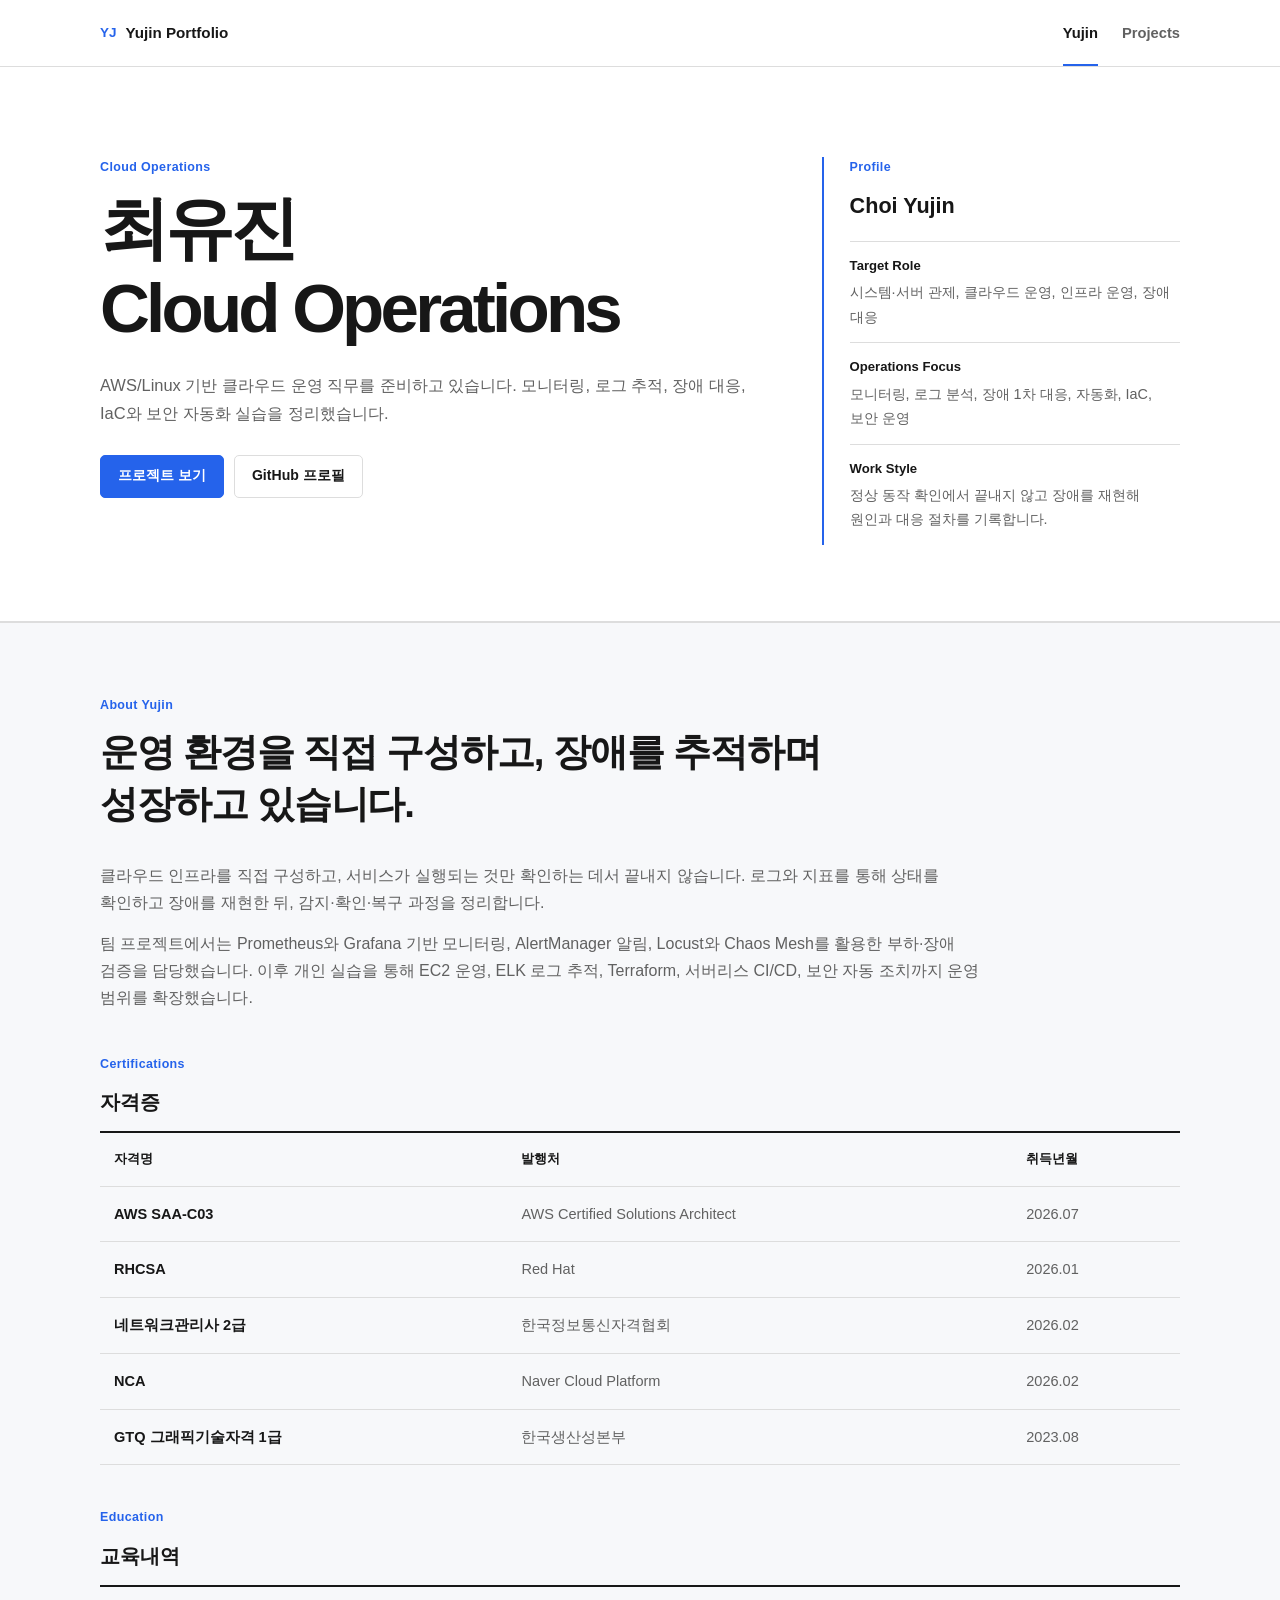
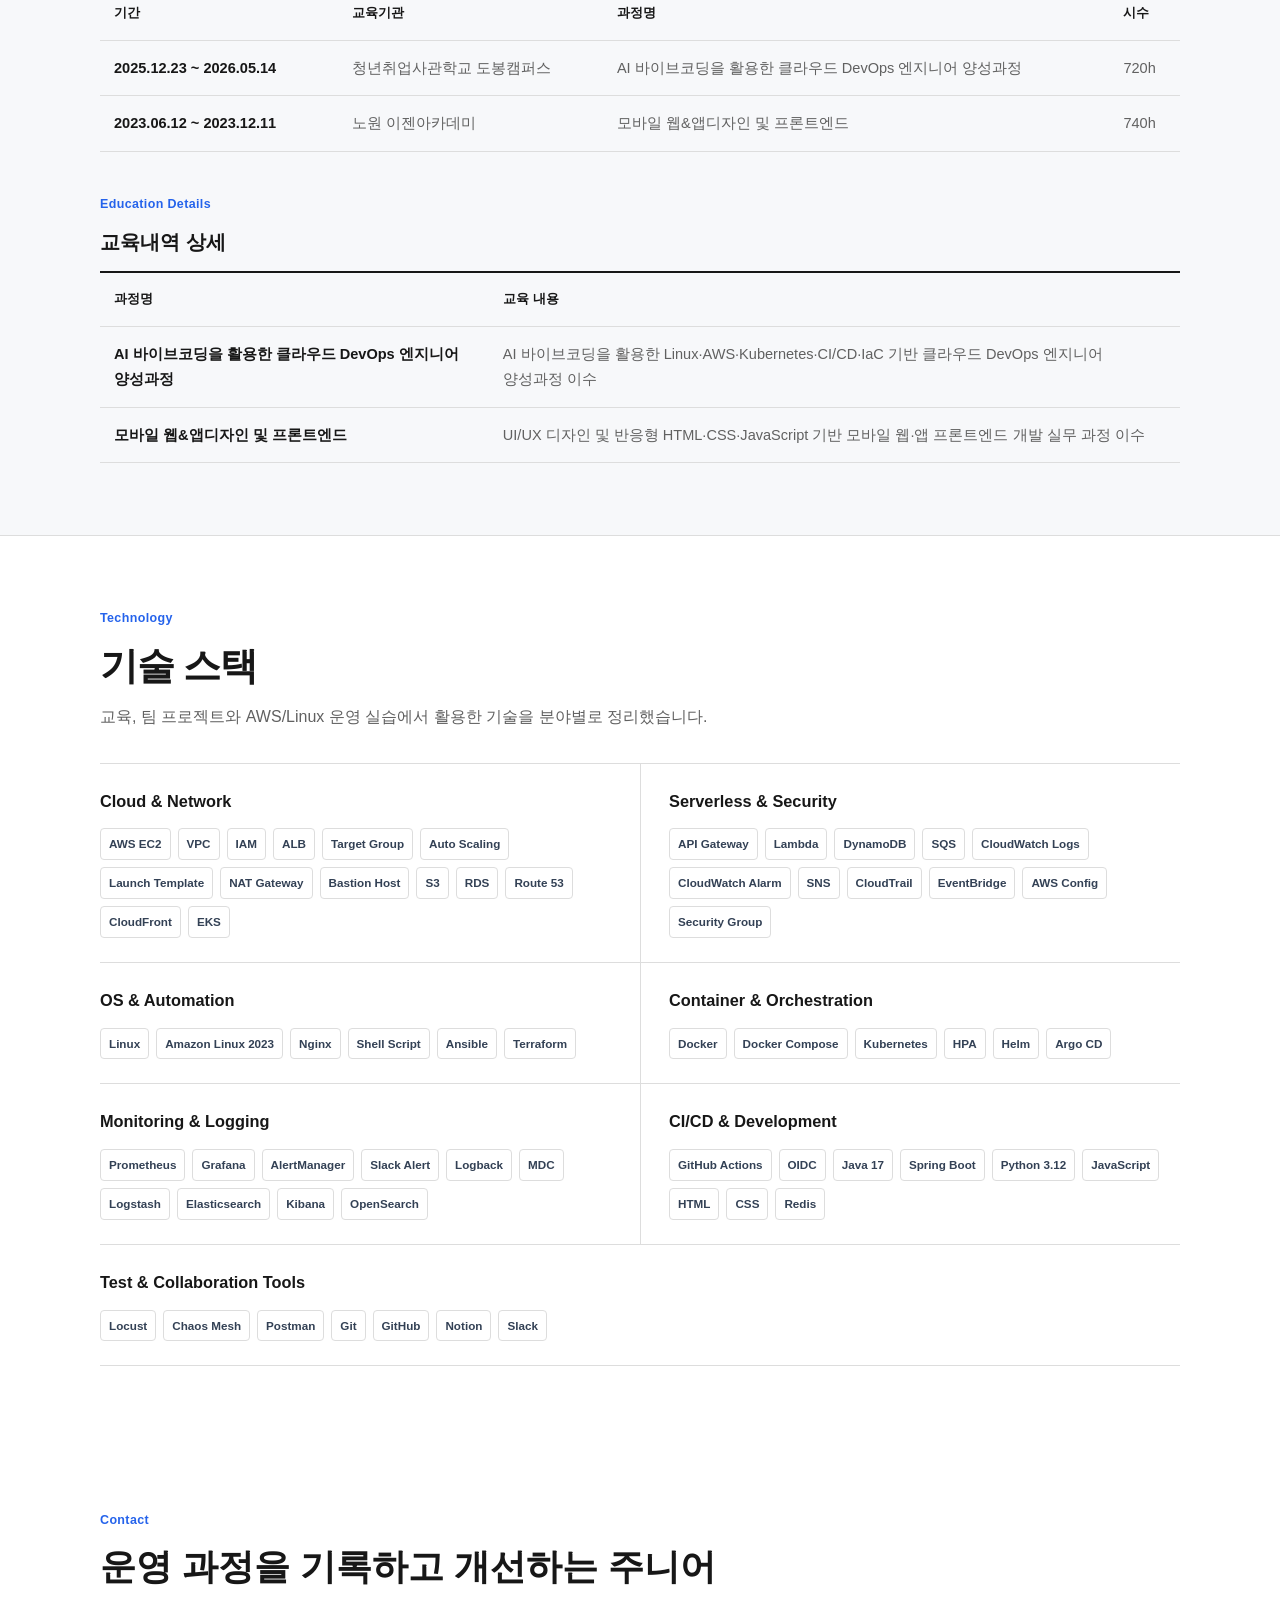
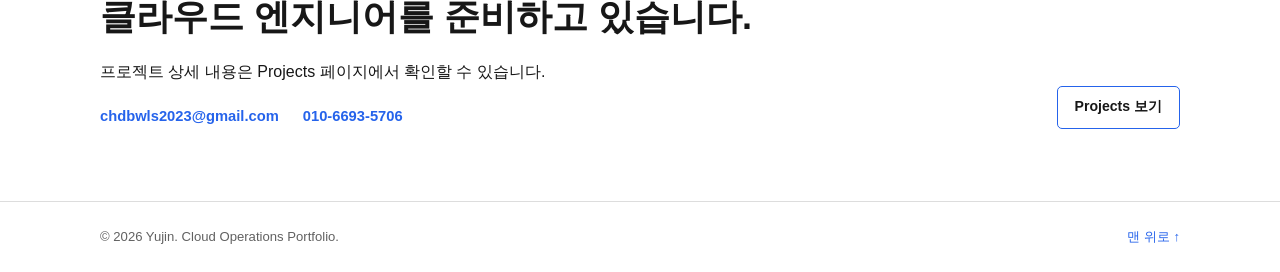
==== index.html @ e7fc1673 "Add files via upload" ====
<!DOCTYPE html>
<html lang="ko">
<head>
  <meta charset="UTF-8">
  <meta name="viewport" content="width=device-width, initial-scale=1.0">
  <meta name="description" content="Yujin의 AWS, Linux, 모니터링, 장애 대응, IaC, 서버리스 및 보안 자동화 클라우드 운영 포트폴리오입니다.">
  <title>Yujin | Cloud Operations Portfolio</title>
  <style>
:root {
  --bg: #ffffff;
  --soft: #f7f8fa;
  --text: #171717;
  --muted: #616161;
  --line: #dddddd;
  --blue: #2563eb;
  --blue-soft: #eff6ff;
  --container: 1080px;
}

* { box-sizing: border-box; }
html { scroll-behavior: smooth; scroll-padding-top: 76px; }
body {
  margin: 0;
  color: var(--text);
  background: var(--bg);
  font-family: "Pretendard", "Noto Sans KR", "Apple SD Gothic Neo", "Malgun Gothic", sans-serif;
  font-size: 16px;
  line-height: 1.7;
  word-break: keep-all;
}
img { display: block; max-width: 100%; }
a { color: inherit; text-decoration: none; }
.container { width: min(calc(100% - 40px), var(--container)); margin: 0 auto; }
.section { padding: 72px 0; }
.muted-section { background: var(--soft); border-top: 1px solid var(--line); border-bottom: 1px solid var(--line); }
.skip-link { position: fixed; top: -60px; left: 12px; z-index: 999; padding: 8px 12px; background: var(--blue); color: #fff; }
.skip-link:focus { top: 12px; }

.site-header {
  position: sticky;
  top: 0;
  z-index: 100;
  background: rgba(255,255,255,.96);
  border-bottom: 1px solid var(--line);
}
.header-inner { min-height: 64px; display: flex; align-items: center; justify-content: space-between; gap: 24px; }
.logo { display: flex; align-items: center; gap: 9px; font-weight: 700; }
.logo-mark { color: var(--blue); font-size: .84rem; font-weight: 800; }
.logo-text { font-size: .95rem; }
.main-nav { display: flex; gap: 24px; font-size: .92rem; font-weight: 600; }
.main-nav a { padding: 21px 0 18px; color: var(--muted); border-bottom: 2px solid transparent; }
.main-nav a:hover, .main-nav a:focus-visible, .main-nav a.active { color: var(--text); border-bottom-color: var(--blue); }

.eyebrow, .panel-label, .showcase-label, .directory-kicker {
  margin: 0 0 10px;
  color: var(--blue);
  font-size: .78rem;
  font-weight: 700;
  letter-spacing: .03em;
  text-transform: none;
}
.section-heading { max-width: 760px; margin-bottom: 32px; }
.section-heading h2, .project-group-heading h2 { margin: 0; font-size: clamp(1.75rem, 3.5vw, 2.4rem); line-height: 1.35; letter-spacing: -.03em; }
.section-heading > p:last-child { margin: 12px 0 0; color: var(--muted); }

.hero { padding: 90px 0 76px; border-bottom: 1px solid var(--line); }
.hero-grid, .projects-hero-grid { display: grid; grid-template-columns: minmax(0,1.3fr) minmax(280px,.7fr); gap: 56px; align-items: start; }
.hero h1, .page-hero h1, .projects-hero h1, .detail-hero h1 {
  margin: 0;
  font-size: clamp(2.5rem, 5.4vw, 4.5rem);
  line-height: 1.16;
  letter-spacing: -.055em;
}
.hero-description, .projects-hero-description, .detail-lead, .page-hero > .container > p:last-child {
  max-width: 760px;
  margin: 22px 0 0;
  color: var(--muted);
  font-size: 1.03rem;
}
.hero-actions, .detail-actions, .showcase-actions { display: flex; flex-wrap: wrap; gap: 10px; margin-top: 28px; }
.button {
  display: inline-flex;
  min-height: 43px;
  align-items: center;
  justify-content: center;
  padding: 0 17px;
  border: 1px solid var(--line);
  border-radius: 5px;
  background: #fff;
  font-size: .88rem;
  font-weight: 700;
}
.button:hover, .button:focus-visible { border-color: var(--blue); color: var(--blue); }
.button.primary { color: #fff; background: var(--blue); border-color: var(--blue); }
.button.primary:hover, .button.primary:focus-visible { color: #fff; background: #1d4ed8; }
.button.secondary, .light-button { background: #fff !important; color: var(--text) !important; }

.hero-panel, .project-summary-panel {
  padding: 0 0 0 26px;
  border-left: 2px solid var(--blue);
}
.hero-panel h2 { margin: 0 0 16px; font-size: 1.35rem; }
.profile-list { margin: 0; }
.profile-list div { padding: 13px 0; border-top: 1px solid var(--line); }
.profile-list dt { margin-bottom: 3px; font-size: .82rem; font-weight: 700; }
.profile-list dd { margin: 0; color: var(--muted); font-size: .9rem; }

.intro-card { max-width: 900px; padding: 0; }
.intro-card p { margin: 0; color: var(--muted); }
.intro-card p + p { margin-top: 14px; }
.profile-table-block { margin-top: 42px; }
.table-title-row { margin-bottom: 12px; }
.table-title-row h3 { margin: 0; font-size: 1.25rem; }
.table-wrap { overflow-x: auto; border-top: 2px solid var(--text); border-bottom: 1px solid var(--line); }
.portfolio-table { width: 100%; min-width: 680px; border-collapse: collapse; text-align: left; }
.portfolio-table th, .portfolio-table td { padding: 15px 14px; border-bottom: 1px solid var(--line); vertical-align: top; }
.portfolio-table th { background: transparent; font-size: .84rem; font-weight: 700; white-space: nowrap; }
.portfolio-table td { color: var(--muted); font-size: .91rem; }
.portfolio-table td:first-child { color: var(--text); font-weight: 600; }
.portfolio-table tbody tr:last-child td { border-bottom: 0; }
.education-table th:first-child, .education-table td:first-child { width: 22%; white-space: nowrap; }
.detail-education-table th:first-child, .detail-education-table td:first-child { width: 36%; }

.skill-grid { display: grid; grid-template-columns: repeat(2,minmax(0,1fr)); border-top: 1px solid var(--line); }
.skill-card { padding: 24px 0; border-bottom: 1px solid var(--line); }
.skill-card:nth-child(odd) { padding-right: 28px; }
.skill-card:nth-child(even) { padding-left: 28px; border-left: 1px solid var(--line); }
.skill-card:last-child:nth-child(odd) { grid-column: 1 / -1; padding-right: 0; }
.skill-card h3 { margin: 0 0 13px; font-size: 1.02rem; }
.skill-tags, .showcase-tags, .tags, .about-keywords { display: flex; flex-wrap: wrap; gap: 7px; }
.skill-tags span, .showcase-tags span, .tags span, .about-keywords span, .index-tags span {
  padding: 5px 8px;
  color: #334155;
  background: #fff;
  border: 1px solid var(--line);
  border-radius: 4px;
  font-size: .73rem;
  font-weight: 600;
}

.contact-box { display: flex; align-items: end; justify-content: space-between; gap: 40px; padding: 0; }
.contact-box h2 { max-width: 760px; margin: 0; font-size: clamp(1.6rem,3vw,2.25rem); line-height: 1.4; }
.contact-box p:last-child { margin: 10px 0 0; color: var(--muted); }
.contact-links { display: flex; flex-wrap: wrap; gap: 10px 24px; margin-top: 18px; }
.contact-links a { color: var(--blue); font-size: .92rem; font-weight: 600; }

.page-hero, .projects-hero, .detail-hero { padding: 82px 0 64px; border-bottom: 1px solid var(--line); }
.project-summary-panel > div { display: flex; align-items: baseline; justify-content: space-between; padding: 11px 0; border-bottom: 1px solid var(--line); }
.project-summary-panel strong { color: var(--blue); font-size: 1.6rem; }
.project-summary-panel span { font-size: .85rem; font-weight: 600; }
.project-summary-panel p { margin: 15px 0 0; color: var(--muted); font-size: .86rem; }

.project-index-section { background: #fff; }
.project-directory { border-top: 2px solid var(--text); }
.directory-group { padding: 26px 0 34px; border-bottom: 1px solid var(--line); }
.directory-group-heading { display: flex; justify-content: space-between; gap: 24px; align-items: end; margin-bottom: 12px; }
.directory-group-heading h3 { margin: 0; font-size: 1.18rem; }
.directory-count { color: var(--muted); font-size: .78rem; }
.directory-list { border-top: 1px solid var(--line); }
.directory-item {
  display: grid;
  grid-template-columns: 48px minmax(0,1fr) minmax(190px,.7fr) 24px;
  gap: 18px;
  align-items: center;
  min-height: 82px;
  padding: 13px 8px;
  border-top: 1px solid var(--line);
}
.directory-list .directory-item:first-child { border-top: 0; }
.directory-item:hover, .directory-item:focus-visible { background: var(--blue-soft); }
.directory-item-featured { background: #fafcff; }
.directory-number { color: var(--blue); font-size: .86rem; font-weight: 700; }
.directory-main { display: flex; flex-direction: column; }
.directory-main strong { font-size: 1rem; }
.directory-main small { margin-top: 3px; color: var(--muted); font-size: .84rem; }
.directory-tech { color: var(--muted); font-size: .78rem; text-align: right; }
.directory-arrow { color: var(--blue); }

.project-detail-list { background: #fff; }
.project-showcase { scroll-margin-top: 88px; padding: 46px 0; border-top: 1px solid var(--line); }
.project-showcase:first-of-type { border-top: 2px solid var(--text); }
.project-showcase + .project-showcase { margin-top: 0; }
.team-showcase, .highlighted-showcase { border-color: var(--line); }
.showcase-header { display: grid; grid-template-columns: 55px minmax(0,1fr); gap: 18px; }
.showcase-number { color: var(--blue); font-size: 1.2rem; font-weight: 700; }
.showcase-meta { display: flex; flex-wrap: wrap; gap: 7px 16px; color: var(--muted); font-size: .74rem; font-weight: 600; }
.showcase-title-wrap h3 { margin: 8px 0 0; font-size: clamp(1.55rem,3vw,2.15rem); line-height: 1.35; letter-spacing: -.03em; }
.showcase-title-wrap > p { max-width: 900px; margin: 12px 0 0; color: var(--muted); }
.showcase-tags { margin: 20px 0 24px 73px; }
.showcase-grid { display: grid; grid-template-columns: minmax(0,1fr) minmax(340px,.9fr); gap: 34px; align-items: start; }
.showcase-image { margin: 0; padding: 14px; background: var(--soft); border: 1px solid var(--line); }
.showcase-image img { width: 100%; max-height: 480px; object-fit: contain; }
.showcase-image figcaption { margin-top: 10px; color: var(--muted); font-size: .76rem; text-align: center; }
.showcase-content { display: flex; flex-direction: column; }
.showcase-block, .showcase-result { padding: 0 0 20px; }
.showcase-block + .showcase-block, .showcase-result + .showcase-block, .showcase-block + .showcase-result { padding-top: 20px; border-top: 1px solid var(--line); }
.showcase-block ul { margin: 0; padding-left: 18px; }
.showcase-block li, .showcase-block p:not(.showcase-label), .showcase-result p:not(.showcase-label) { color: var(--muted); font-size: .91rem; }
.showcase-block li + li { margin-top: 6px; }
.showcase-result { padding: 17px 18px; background: var(--blue-soft); border-left: 3px solid var(--blue); }
.showcase-result strong { display: block; margin-bottom: 6px; }
.showcase-actions { margin-top: 22px; }
.showcase-actions .button { min-height: 40px; font-size: .8rem; }

.breadcrumb { margin-bottom: 20px; color: var(--muted); font-size: .84rem; }
.breadcrumb a { color: var(--blue); font-weight: 600; }
.detail-layout { display: grid; grid-template-columns: minmax(0,1fr) 230px; gap: 56px; align-items: start; }
.detail-content section { padding: 34px 0; border-bottom: 1px solid var(--line); }
.detail-content section:first-child { padding-top: 0; }
.detail-content h2 { margin: 0 0 14px; font-size: 1.55rem; letter-spacing: -.025em; }
.detail-content h3 { margin: 22px 0 8px; }
.detail-content p, .detail-content li { color: var(--muted); }
.detail-content ul, .detail-content ol { padding-left: 20px; }
.detail-image { margin: 10px 0 0; padding: 12px; border: 1px solid var(--line); background: var(--soft); }
.detail-sidebar { position: sticky; top: 88px; padding-left: 18px; border-left: 1px solid var(--line); }
.detail-sidebar strong { display: block; margin-bottom: 10px; }
.detail-sidebar a { display: block; padding: 6px 0; color: var(--muted); font-size: .83rem; }
.detail-sidebar a:hover { color: var(--blue); }
.note-box { padding: 16px 18px; background: var(--blue-soft); border-left: 3px solid var(--blue); }
.note-box p { margin: 0; }

.about-grid, .background-grid { display: grid; grid-template-columns: repeat(2,minmax(0,1fr)); gap: 32px; }
.about-copy { color: var(--muted); }
.background-card { padding: 0; }
.background-card h3 { margin: 8px 0; }
.credential-list { margin: 12px 0 0; padding: 0; list-style: none; }
.credential-list li { display: flex; justify-content: space-between; gap: 18px; padding: 9px 0; border-top: 1px solid var(--line); }
.credential-list span { color: var(--muted); font-size: .82rem; }

.site-footer { padding: 24px 0; border-top: 1px solid var(--line); color: var(--muted); font-size: .82rem; }
.footer-inner { display: flex; justify-content: space-between; gap: 20px; }
.footer-inner p { margin: 0; }
.footer-inner a { color: var(--blue); }
.text-link { color: var(--blue); font-weight: 600; }
.project-list, .focus-grid, .journey-list { display: grid; gap: 18px; }

@media (max-width: 900px) {
  .hero-grid, .projects-hero-grid, .showcase-grid, .detail-layout, .about-grid, .background-grid { grid-template-columns: 1fr; }
  .hero-panel, .project-summary-panel { padding: 22px 0 0; border-left: 0; border-top: 2px solid var(--blue); }
  .detail-sidebar { position: static; order: -1; padding: 0 0 14px; border-left: 0; border-bottom: 1px solid var(--line); }
  .directory-item { grid-template-columns: 42px minmax(0,1fr) 24px; }
  .directory-tech { display: none; }
}

@media (max-width: 700px) {
  .container { width: min(calc(100% - 28px), var(--container)); }
  .section { padding: 56px 0; }
  .header-inner { min-height: 58px; }
  .logo-text { display: none; }
  .main-nav { gap: 16px; font-size: .84rem; }
  .main-nav a { padding: 18px 0 15px; }
  .hero, .page-hero, .projects-hero, .detail-hero { padding: 64px 0 50px; }
  .hero h1, .page-hero h1, .projects-hero h1, .detail-hero h1 { font-size: clamp(2.2rem,11vw,3.25rem); }
  .skill-grid { grid-template-columns: 1fr; }
  .skill-card:nth-child(odd), .skill-card:nth-child(even) { padding: 20px 0; border-left: 0; }
  .skill-card:last-child:nth-child(odd) { grid-column: auto; }
  .contact-box, .footer-inner { align-items: flex-start; flex-direction: column; }
  .contact-box .button { width: 100%; }
  .portfolio-table th, .portfolio-table td { padding: 13px 12px; }
  .showcase-header { grid-template-columns: 1fr; gap: 4px; }
  .showcase-tags { margin-left: 0; }
  .project-showcase { padding: 38px 0; }
  .directory-item { min-height: 76px; padding: 12px 4px; }
  .directory-main small { white-space: normal; }
}

</style>
</head>
<body>
  <a class="skip-link" href="#main-content">본문으로 바로가기</a>

  <header class="site-header">
    <div class="container header-inner">
      <a class="logo" href="index.html" aria-label="Yujin 홈으로 이동">
        <span class="logo-mark">YJ</span>
        <span class="logo-text">Yujin Portfolio</span>
      </a>
      <nav class="main-nav" aria-label="주요 메뉴">
        <a class="active" href="index.html" aria-current="page">Yujin</a>
        <a href="projects.html">Projects</a>
      </nav>
    </div>
  </header>

  <main id="main-content">
    <section class="hero section">
      <div class="container hero-grid">
        <div class="hero-copy">
          <p class="eyebrow">Cloud Operations</p>
          <h1>최유진<br>Cloud Operations</h1>
          <p class="hero-description">
            AWS/Linux 기반 클라우드 운영 직무를 준비하고 있습니다. 모니터링, 로그 추적, 장애 대응, IaC와 보안 자동화 실습을 정리했습니다.
          </p>
          <div class="hero-actions">
            <a class="button primary" href="projects.html">프로젝트 보기</a>
            <a class="button secondary" href="https://github.com/Yujajja" target="_blank" rel="noopener noreferrer">GitHub 프로필</a>
          </div>
        </div>

        <aside class="hero-panel" aria-label="지원 직무와 핵심 역량">
          <p class="panel-label">Profile</p>
          <h2>Choi Yujin</h2>
          <dl class="profile-list">
            <div>
              <dt>Target Role</dt>
              <dd>시스템·서버 관제, 클라우드 운영, 인프라 운영, 장애 대응</dd>
            </div>
            <div>
              <dt>Operations Focus</dt>
              <dd>모니터링, 로그 분석, 장애 1차 대응, 자동화, IaC, 보안 운영</dd>
            </div>
            <div>
              <dt>Work Style</dt>
              <dd>정상 동작 확인에서 끝내지 않고 장애를 재현해 원인과 대응 절차를 기록합니다.</dd>
            </div>
          </dl>
        </aside>
      </div>
    </section>

    <section id="profile" class="profile-section section muted-section" aria-labelledby="profile-title">
      <div class="container">
        <div class="section-heading">
          <p class="eyebrow">About Yujin</p>
          <h2 id="profile-title">운영 환경을 직접 구성하고, 장애를 추적하며 성장하고 있습니다.</h2>
        </div>

        <div class="intro-card">
          <p>
            클라우드 인프라를 직접 구성하고, 서비스가 실행되는 것만 확인하는 데서 끝내지 않습니다.
            로그와 지표를 통해 상태를 확인하고 장애를 재현한 뒤, 감지·확인·복구 과정을 정리합니다.
          </p>
          <p>
            팀 프로젝트에서는 Prometheus와 Grafana 기반 모니터링, AlertManager 알림,
            Locust와 Chaos Mesh를 활용한 부하·장애 검증을 담당했습니다. 이후 개인 실습을 통해
            EC2 운영, ELK 로그 추적, Terraform, 서버리스 CI/CD, 보안 자동 조치까지 운영 범위를 확장했습니다.
          </p>
        </div>

        <div class="profile-table-block">
          <div class="table-title-row">
            <div>
              <p class="panel-label">Certifications</p>
              <h3>자격증</h3>
            </div>
          </div>
          <div class="table-wrap">
            <table class="portfolio-table">
              <thead>
                <tr>
                  <th scope="col">자격명</th>
                  <th scope="col">발행처</th>
                  <th scope="col">취득년월</th>
                </tr>
              </thead>
              <tbody>
                <tr>
                  <td>AWS SAA-C03</td>
                  <td>AWS Certified Solutions Architect</td>
                  <td>2026.07</td>
                </tr>
                <tr>
                  <td>RHCSA</td>
                  <td>Red Hat</td>
                  <td>2026.01</td>
                </tr>
                <tr>
                  <td>네트워크관리사 2급</td>
                  <td>한국정보통신자격협회</td>
                  <td>2026.02</td>
                </tr>
                <tr>
                  <td>NCA</td>
                  <td>Naver Cloud Platform</td>
                  <td>2026.02</td>
                </tr>
                <tr>
                  <td>GTQ 그래픽기술자격 1급</td>
                  <td>한국생산성본부</td>
                  <td>2023.08</td>
                </tr>
              </tbody>
            </table>
          </div>
        </div>

        <div class="profile-table-block">
          <div class="table-title-row">
            <div>
              <p class="panel-label">Education</p>
              <h3>교육내역</h3>
            </div>
          </div>
          <div class="table-wrap">
            <table class="portfolio-table education-table">
              <thead>
                <tr>
                  <th scope="col">기간</th>
                  <th scope="col">교육기관</th>
                  <th scope="col">과정명</th>
                  <th scope="col">시수</th>
                </tr>
              </thead>
              <tbody>
                <tr>
                  <td>2025.12.23 ~ 2026.05.14</td>
                  <td>청년취업사관학교 도봉캠퍼스</td>
                  <td>AI 바이브코딩을 활용한 클라우드 DevOps 엔지니어 양성과정</td>
                  <td>720h</td>
                </tr>
                <tr>
                  <td>2023.06.12 ~ 2023.12.11</td>
                  <td>노원 이젠아카데미</td>
                  <td>모바일 웹&amp;앱디자인 및 프론트엔드</td>
                  <td>740h</td>
                </tr>
              </tbody>
            </table>
          </div>
        </div>

        <div class="profile-table-block">
          <div class="table-title-row">
            <div>
              <p class="panel-label">Education Details</p>
              <h3>교육내역 상세</h3>
            </div>
          </div>
          <div class="table-wrap">
            <table class="portfolio-table detail-education-table">
              <thead>
                <tr>
                  <th scope="col">과정명</th>
                  <th scope="col">교육 내용</th>
                </tr>
              </thead>
              <tbody>
                <tr>
                  <td>AI 바이브코딩을 활용한 클라우드 DevOps 엔지니어 양성과정</td>
                  <td>AI 바이브코딩을 활용한 Linux·AWS·Kubernetes·CI/CD·IaC 기반 클라우드 DevOps 엔지니어 양성과정 이수</td>
                </tr>
                <tr>
                  <td>모바일 웹&amp;앱디자인 및 프론트엔드</td>
                  <td>UI/UX 디자인 및 반응형 HTML·CSS·JavaScript 기반 모바일 웹·앱 프론트엔드 개발 실무 과정 이수</td>
                </tr>
              </tbody>
            </table>
          </div>
        </div>
      </div>
    </section>

    <section id="skills" class="skills section" aria-labelledby="skills-title">
      <div class="container">
        <div class="section-heading">
          <p class="eyebrow">Technology</p>
          <h2 id="skills-title">기술 스택</h2>
          <p>교육, 팀 프로젝트와 AWS/Linux 운영 실습에서 활용한 기술을 분야별로 정리했습니다.</p>
        </div>

        <div class="skill-grid">
          <article class="skill-card">
            <h3>Cloud &amp; Network</h3>
            <div class="skill-tags">
              <span>AWS EC2</span><span>VPC</span><span>IAM</span><span>ALB</span><span>Target Group</span>
              <span>Auto Scaling</span><span>Launch Template</span><span>NAT Gateway</span><span>Bastion Host</span>
              <span>S3</span><span>RDS</span><span>Route 53</span><span>CloudFront</span><span>EKS</span>
            </div>
          </article>

          <article class="skill-card">
            <h3>Serverless &amp; Security</h3>
            <div class="skill-tags">
              <span>API Gateway</span><span>Lambda</span><span>DynamoDB</span><span>SQS</span>
              <span>CloudWatch Logs</span><span>CloudWatch Alarm</span><span>SNS</span><span>CloudTrail</span>
              <span>EventBridge</span><span>AWS Config</span><span>Security Group</span>
            </div>
          </article>

          <article class="skill-card">
            <h3>OS &amp; Automation</h3>
            <div class="skill-tags">
              <span>Linux</span><span>Amazon Linux 2023</span><span>Nginx</span><span>Shell Script</span>
              <span>Ansible</span><span>Terraform</span>
            </div>
          </article>

          <article class="skill-card">
            <h3>Container &amp; Orchestration</h3>
            <div class="skill-tags">
              <span>Docker</span><span>Docker Compose</span><span>Kubernetes</span><span>HPA</span>
              <span>Helm</span><span>Argo CD</span>
            </div>
          </article>

          <article class="skill-card">
            <h3>Monitoring &amp; Logging</h3>
            <div class="skill-tags">
              <span>Prometheus</span><span>Grafana</span><span>AlertManager</span><span>Slack Alert</span>
              <span>Logback</span><span>MDC</span><span>Logstash</span><span>Elasticsearch</span>
              <span>Kibana</span><span>OpenSearch</span>
            </div>
          </article>

          <article class="skill-card">
            <h3>CI/CD &amp; Development</h3>
            <div class="skill-tags">
              <span>GitHub Actions</span><span>OIDC</span><span>Java 17</span><span>Spring Boot</span>
              <span>Python 3.12</span><span>JavaScript</span><span>HTML</span><span>CSS</span><span>Redis</span>
            </div>
          </article>

          <article class="skill-card">
            <h3>Test &amp; Collaboration Tools</h3>
            <div class="skill-tags">
              <span>Locust</span><span>Chaos Mesh</span><span>Postman</span><span>Git</span><span>GitHub</span>
              <span>Notion</span><span>Slack</span>
            </div>
          </article>
        </div>
      </div>
    </section>

    <section id="contact" class="contact section" aria-labelledby="contact-title">
      <div class="container contact-box">
        <div>
          <p class="eyebrow">Contact</p>
          <h2 id="contact-title">운영 과정을 기록하고 개선하는 주니어 클라우드 엔지니어를 준비하고 있습니다.</h2>
          <p>프로젝트 상세 내용은 Projects 페이지에서 확인할 수 있습니다.</p>
          <div class="contact-links">
            <a href="mailto:chdbwls2023@gmail.com">chdbwls2023@gmail.com</a>
            <a href="tel:01066935706">010-6693-5706</a>
          </div>
        </div>
        <a class="button primary light-button" href="projects.html">Projects 보기</a>
      </div>
    </section>
  </main>

  <footer class="site-footer">
    <div class="container footer-inner">
      <p>© 2026 Yujin. Cloud Operations Portfolio.</p>
      <a href="#main-content">맨 위로 ↑</a>
    </div>
  </footer>
</body>
</html>
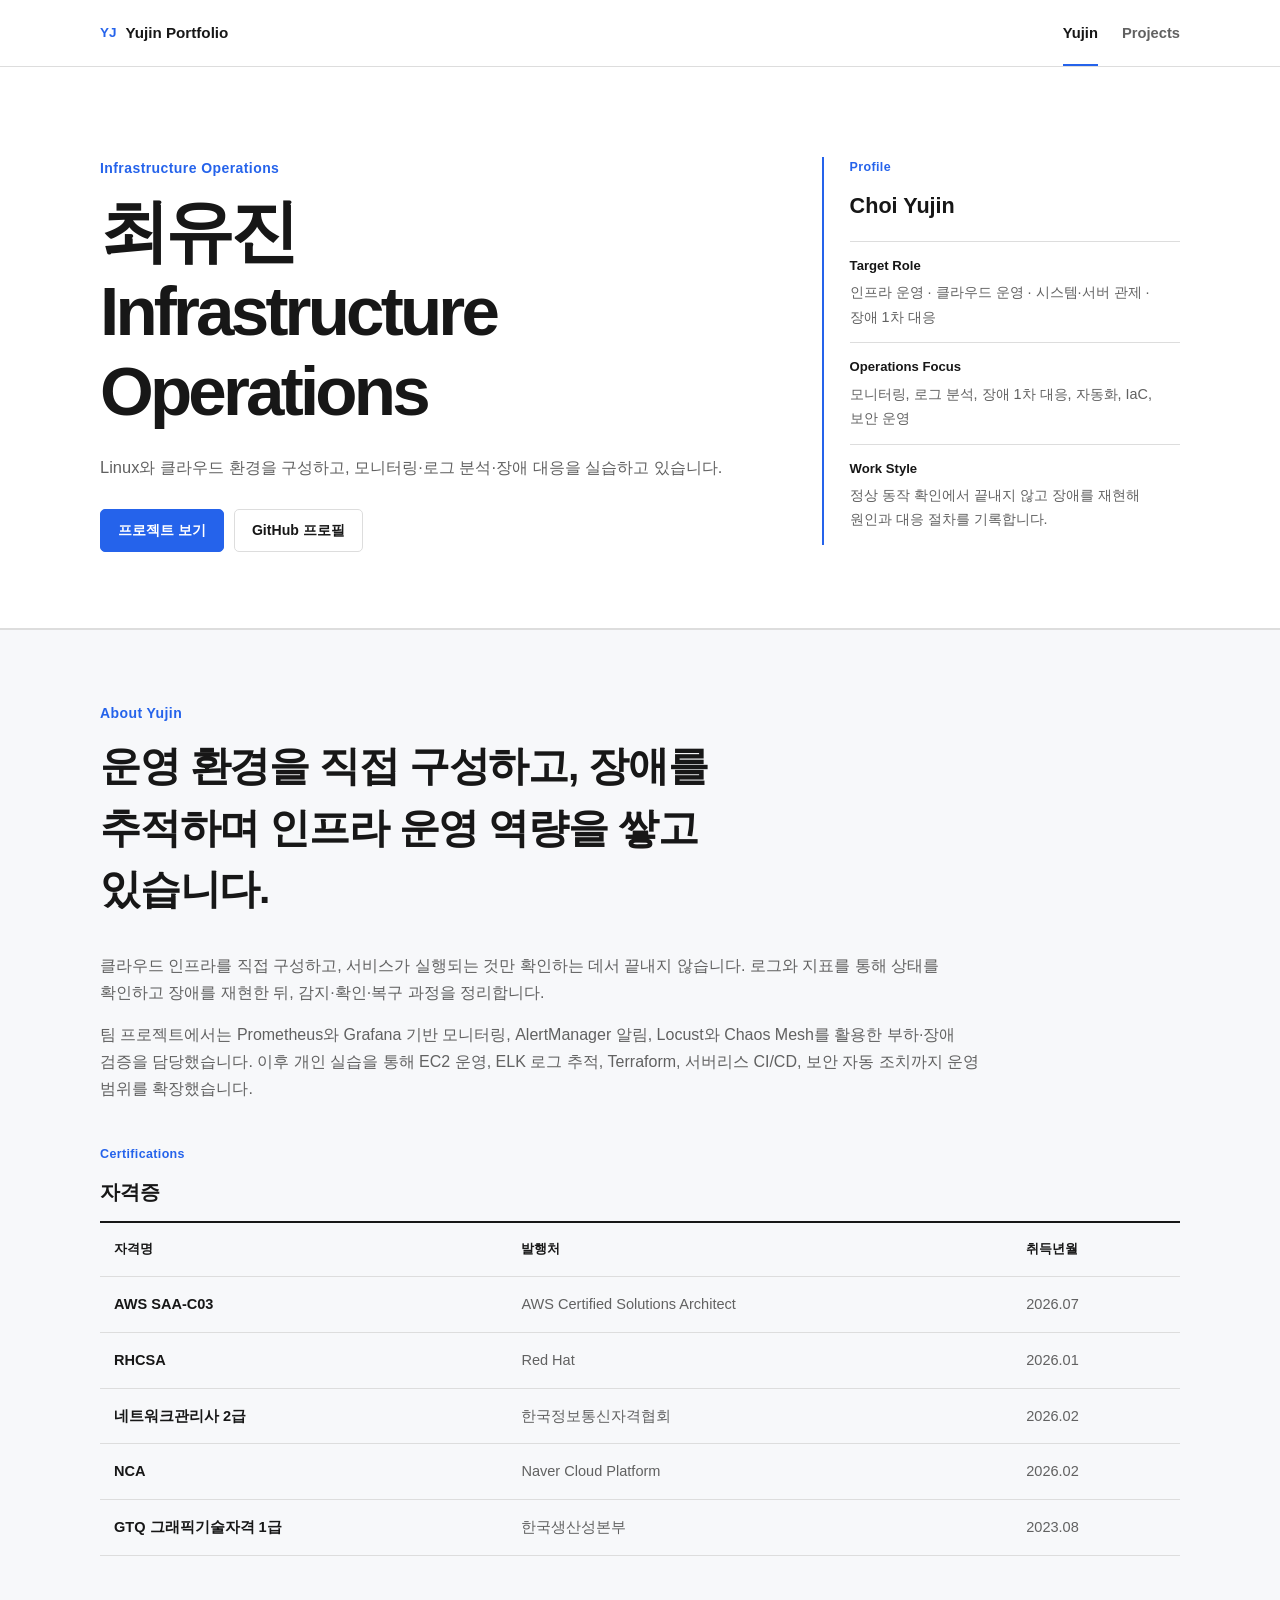
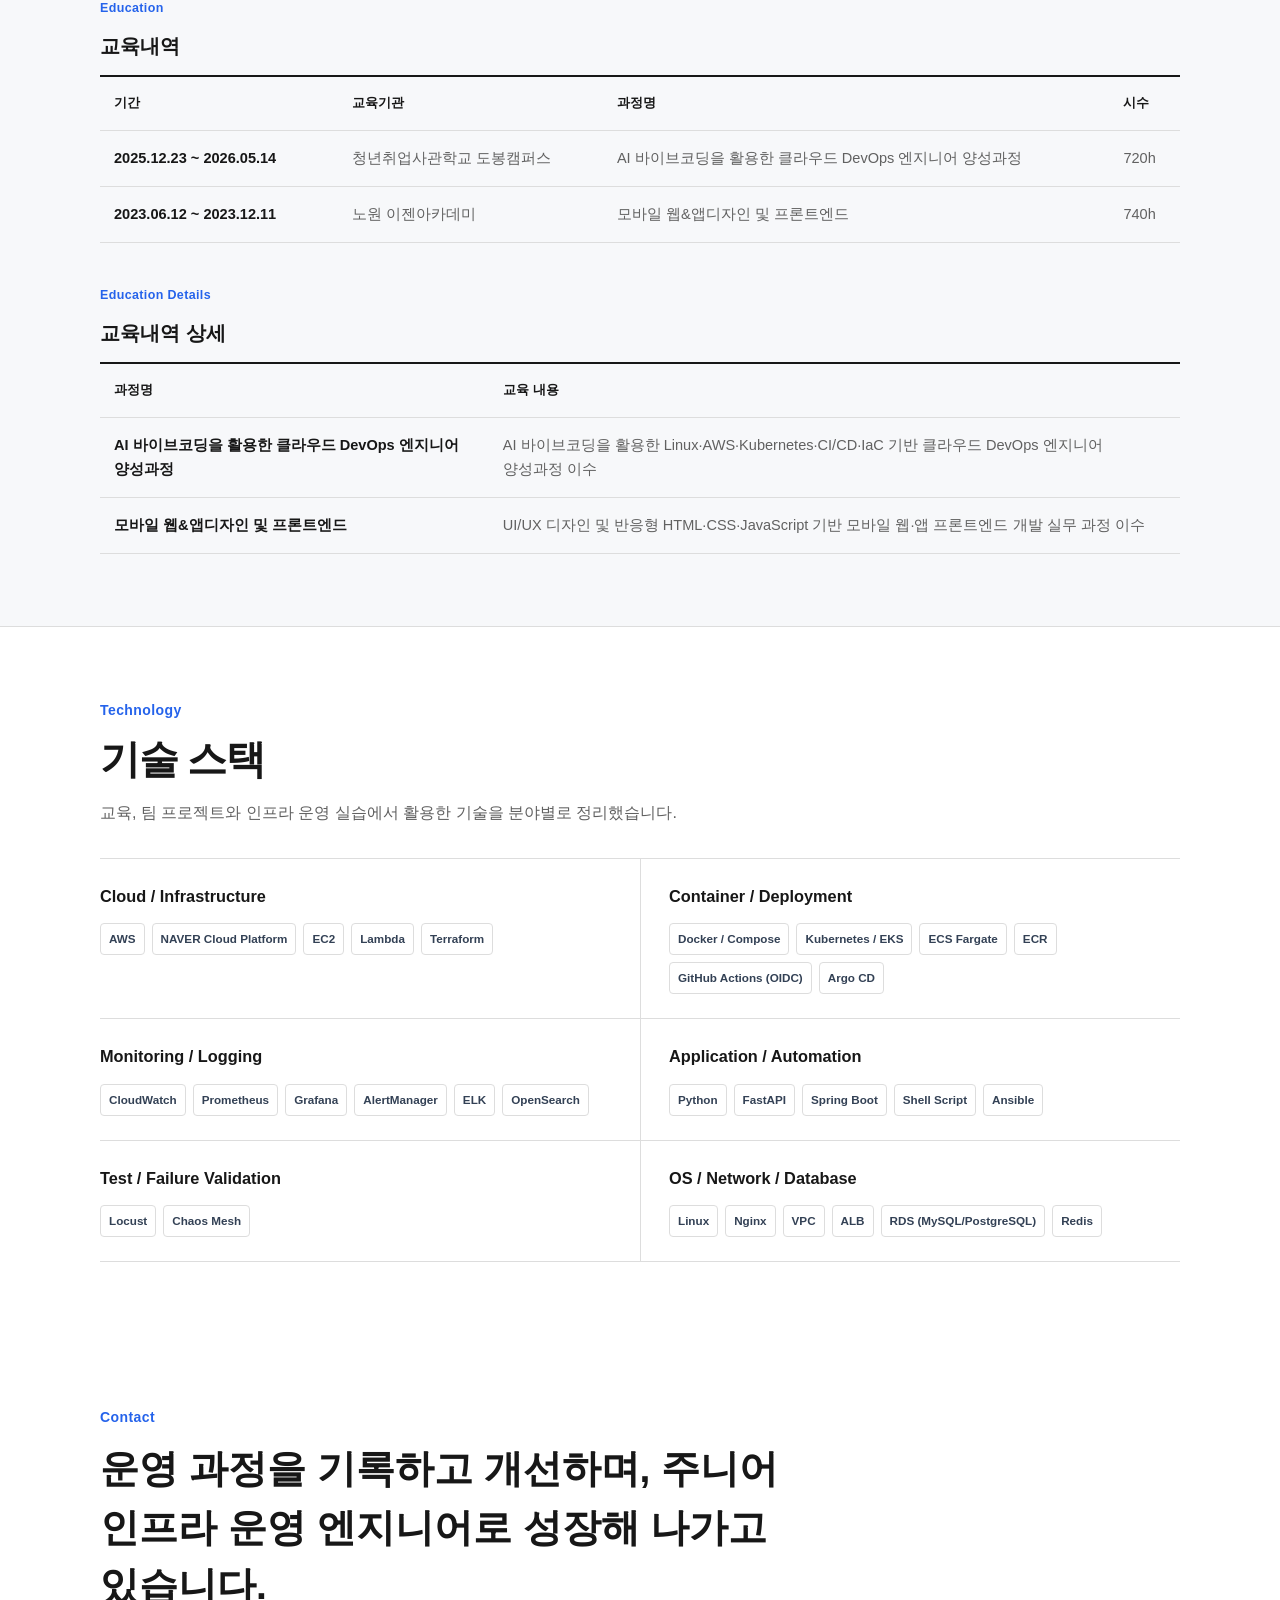
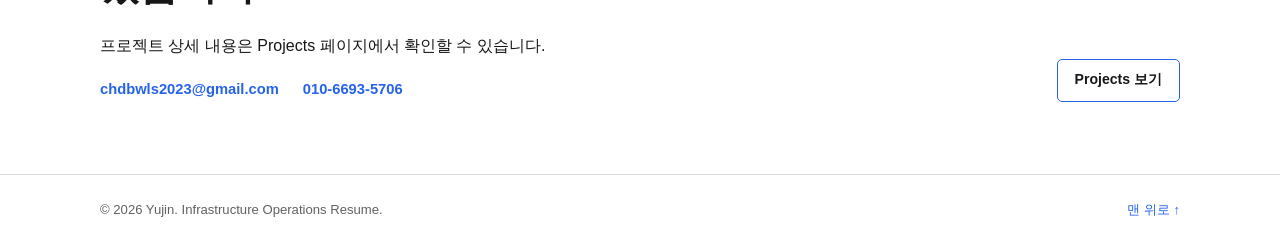
==== commit 1c3e88f0: "feat: refine resume layout and infrastructure focus" ====
--- a/index.html
+++ b/index.html
@@ -3,8 +3,8 @@
 <head>
   <meta charset="UTF-8">
   <meta name="viewport" content="width=device-width, initial-scale=1.0">
-  <meta name="description" content="Yujin의 AWS, Linux, 모니터링, 장애 대응, IaC, 서버리스 및 보안 자동화 클라우드 운영 포트폴리오입니다.">
-  <title>Yujin | Cloud Operations Portfolio</title>
+  <meta name="description" content="Linux와 클라우드 환경을 직접 구성하고 모니터링·로그 분석·장애 대응 역량을 쌓아 온 최유진의 웹 이력서입니다.">
+  <title>Yujin | Infrastructure Operations Resume</title>
   <style>
 :root {
   --bg: #ffffff;
@@ -59,8 +59,11 @@
   letter-spacing: .03em;
   text-transform: none;
 }
+.eyebrow { font-size: 14px; }
 .section-heading { max-width: 760px; margin-bottom: 32px; }
 .section-heading h2, .project-group-heading h2 { margin: 0; font-size: clamp(1.75rem, 3.5vw, 2.4rem); line-height: 1.35; letter-spacing: -.03em; }
+#profile-title { font-size: clamp(30.5px, calc(3.5vw + 2.5px), 40.9px); line-height: 1.5; }
+#skills-title { font-size: clamp(30.5px, calc(3.5vw + 1.5px), 39.9px); }
 .section-heading > p:last-child { margin: 12px 0 0; color: var(--muted); }
 
 .hero { padding: 90px 0 76px; border-bottom: 1px solid var(--line); }
@@ -139,7 +142,7 @@
 }
 
 .contact-box { display: flex; align-items: end; justify-content: space-between; gap: 40px; padding: 0; }
-.contact-box h2 { max-width: 760px; margin: 0; font-size: clamp(1.6rem,3vw,2.25rem); line-height: 1.4; }
+.contact-box h2 { max-width: 760px; margin: 0; font-size: clamp(28.6px, calc(3vw + 3px), 39px); line-height: 1.5; }
 .contact-box p:last-child { margin: 10px 0 0; color: var(--muted); }
 .contact-links { display: flex; flex-wrap: wrap; gap: 10px 24px; margin-top: 18px; }
 .contact-links a { color: var(--blue); font-size: .92rem; font-weight: 600; }
@@ -243,7 +246,7 @@
 }
 
 @media (max-width: 700px) {
-  .container { width: min(calc(100% - 28px), var(--container)); }
+  .container { width: min(calc(100% - 32px), var(--container)); }
   .section { padding: 56px 0; }
   .header-inner { min-height: 58px; }
   .logo-text { display: none; }
@@ -286,10 +289,10 @@
     <section class="hero section">
       <div class="container hero-grid">
         <div class="hero-copy">
-          <p class="eyebrow">Cloud Operations</p>
-          <h1>최유진<br>Cloud Operations</h1>
+          <p class="eyebrow">Infrastructure Operations</p>
+          <h1>최유진<br>Infrastructure Operations</h1>
           <p class="hero-description">
-            AWS/Linux 기반 클라우드 운영 직무를 준비하고 있습니다. 모니터링, 로그 추적, 장애 대응, IaC와 보안 자동화 실습을 정리했습니다.
+            Linux와 클라우드 환경을 구성하고, 모니터링·로그 분석·장애 대응을 실습하고 있습니다.
           </p>
           <div class="hero-actions">
             <a class="button primary" href="projects.html">프로젝트 보기</a>
@@ -303,7 +306,7 @@
           <dl class="profile-list">
             <div>
               <dt>Target Role</dt>
-              <dd>시스템·서버 관제, 클라우드 운영, 인프라 운영, 장애 대응</dd>
+              <dd>인프라 운영 · 클라우드 운영 · 시스템·서버 관제 · 장애 1차 대응</dd>
             </div>
             <div>
               <dt>Operations Focus</dt>
@@ -322,7 +325,7 @@
       <div class="container">
         <div class="section-heading">
           <p class="eyebrow">About Yujin</p>
-          <h2 id="profile-title">운영 환경을 직접 구성하고, 장애를 추적하며 성장하고 있습니다.</h2>
+          <h2 id="profile-title">운영 환경을 직접 구성하고, 장애를 추적하며 인프라 운영 역량을 쌓고 있습니다.</h2>
         </div>
 
         <div class="intro-card">
@@ -455,66 +458,52 @@
         <div class="section-heading">
           <p class="eyebrow">Technology</p>
           <h2 id="skills-title">기술 스택</h2>
-          <p>교육, 팀 프로젝트와 AWS/Linux 운영 실습에서 활용한 기술을 분야별로 정리했습니다.</p>
+          <p>교육, 팀 프로젝트와 인프라 운영 실습에서 활용한 기술을 분야별로 정리했습니다.</p>
         </div>
 
         <div class="skill-grid">
           <article class="skill-card">
-            <h3>Cloud &amp; Network</h3>
+            <h3>Cloud / Infrastructure</h3>
             <div class="skill-tags">
-              <span>AWS EC2</span><span>VPC</span><span>IAM</span><span>ALB</span><span>Target Group</span>
-              <span>Auto Scaling</span><span>Launch Template</span><span>NAT Gateway</span><span>Bastion Host</span>
-              <span>S3</span><span>RDS</span><span>Route 53</span><span>CloudFront</span><span>EKS</span>
+              <span>AWS</span><span>NAVER Cloud Platform</span><span>EC2</span><span>Lambda</span><span>Terraform</span>
             </div>
           </article>
 
           <article class="skill-card">
-            <h3>Serverless &amp; Security</h3>
+            <h3>Container / Deployment</h3>
             <div class="skill-tags">
-              <span>API Gateway</span><span>Lambda</span><span>DynamoDB</span><span>SQS</span>
-              <span>CloudWatch Logs</span><span>CloudWatch Alarm</span><span>SNS</span><span>CloudTrail</span>
-              <span>EventBridge</span><span>AWS Config</span><span>Security Group</span>
+              <span>Docker / Compose</span><span>Kubernetes / EKS</span><span>ECS Fargate</span><span>ECR</span>
+              <span>GitHub Actions (OIDC)</span><span>Argo CD</span>
             </div>
           </article>
 
           <article class="skill-card">
-            <h3>OS &amp; Automation</h3>
+            <h3>Monitoring / Logging</h3>
             <div class="skill-tags">
-              <span>Linux</span><span>Amazon Linux 2023</span><span>Nginx</span><span>Shell Script</span>
-              <span>Ansible</span><span>Terraform</span>
+              <span>CloudWatch</span><span>Prometheus</span><span>Grafana</span><span>AlertManager</span>
+              <span>ELK</span><span>OpenSearch</span>
             </div>
           </article>
 
           <article class="skill-card">
-            <h3>Container &amp; Orchestration</h3>
+            <h3>Application / Automation</h3>
             <div class="skill-tags">
-              <span>Docker</span><span>Docker Compose</span><span>Kubernetes</span><span>HPA</span>
-              <span>Helm</span><span>Argo CD</span>
+              <span>Python</span><span>FastAPI</span><span>Spring Boot</span><span>Shell Script</span><span>Ansible</span>
             </div>
           </article>
 
           <article class="skill-card">
-            <h3>Monitoring &amp; Logging</h3>
+            <h3>Test / Failure Validation</h3>
             <div class="skill-tags">
-              <span>Prometheus</span><span>Grafana</span><span>AlertManager</span><span>Slack Alert</span>
-              <span>Logback</span><span>MDC</span><span>Logstash</span><span>Elasticsearch</span>
-              <span>Kibana</span><span>OpenSearch</span>
+              <span>Locust</span><span>Chaos Mesh</span>
             </div>
           </article>
 
           <article class="skill-card">
-            <h3>CI/CD &amp; Development</h3>
+            <h3>OS / Network / Database</h3>
             <div class="skill-tags">
-              <span>GitHub Actions</span><span>OIDC</span><span>Java 17</span><span>Spring Boot</span>
-              <span>Python 3.12</span><span>JavaScript</span><span>HTML</span><span>CSS</span><span>Redis</span>
-            </div>
-          </article>
-
-          <article class="skill-card">
-            <h3>Test &amp; Collaboration Tools</h3>
-            <div class="skill-tags">
-              <span>Locust</span><span>Chaos Mesh</span><span>Postman</span><span>Git</span><span>GitHub</span>
-              <span>Notion</span><span>Slack</span>
+              <span>Linux</span><span>Nginx</span><span>VPC</span><span>ALB</span>
+              <span>RDS (MySQL/PostgreSQL)</span><span>Redis</span>
             </div>
           </article>
         </div>
@@ -525,7 +514,7 @@
       <div class="container contact-box">
         <div>
           <p class="eyebrow">Contact</p>
-          <h2 id="contact-title">운영 과정을 기록하고 개선하는 주니어 클라우드 엔지니어를 준비하고 있습니다.</h2>
+          <h2 id="contact-title">운영 과정을 기록하고 개선하며, 주니어 인프라 운영 엔지니어로 성장해 나가고 있습니다.</h2>
           <p>프로젝트 상세 내용은 Projects 페이지에서 확인할 수 있습니다.</p>
           <div class="contact-links">
             <a href="mailto:chdbwls2023@gmail.com">chdbwls2023@gmail.com</a>
@@ -539,7 +528,7 @@
 
   <footer class="site-footer">
     <div class="container footer-inner">
-      <p>© 2026 Yujin. Cloud Operations Portfolio.</p>
+      <p>© 2026 Yujin. Infrastructure Operations Resume.</p>
       <a href="#main-content">맨 위로 ↑</a>
     </div>
   </footer>
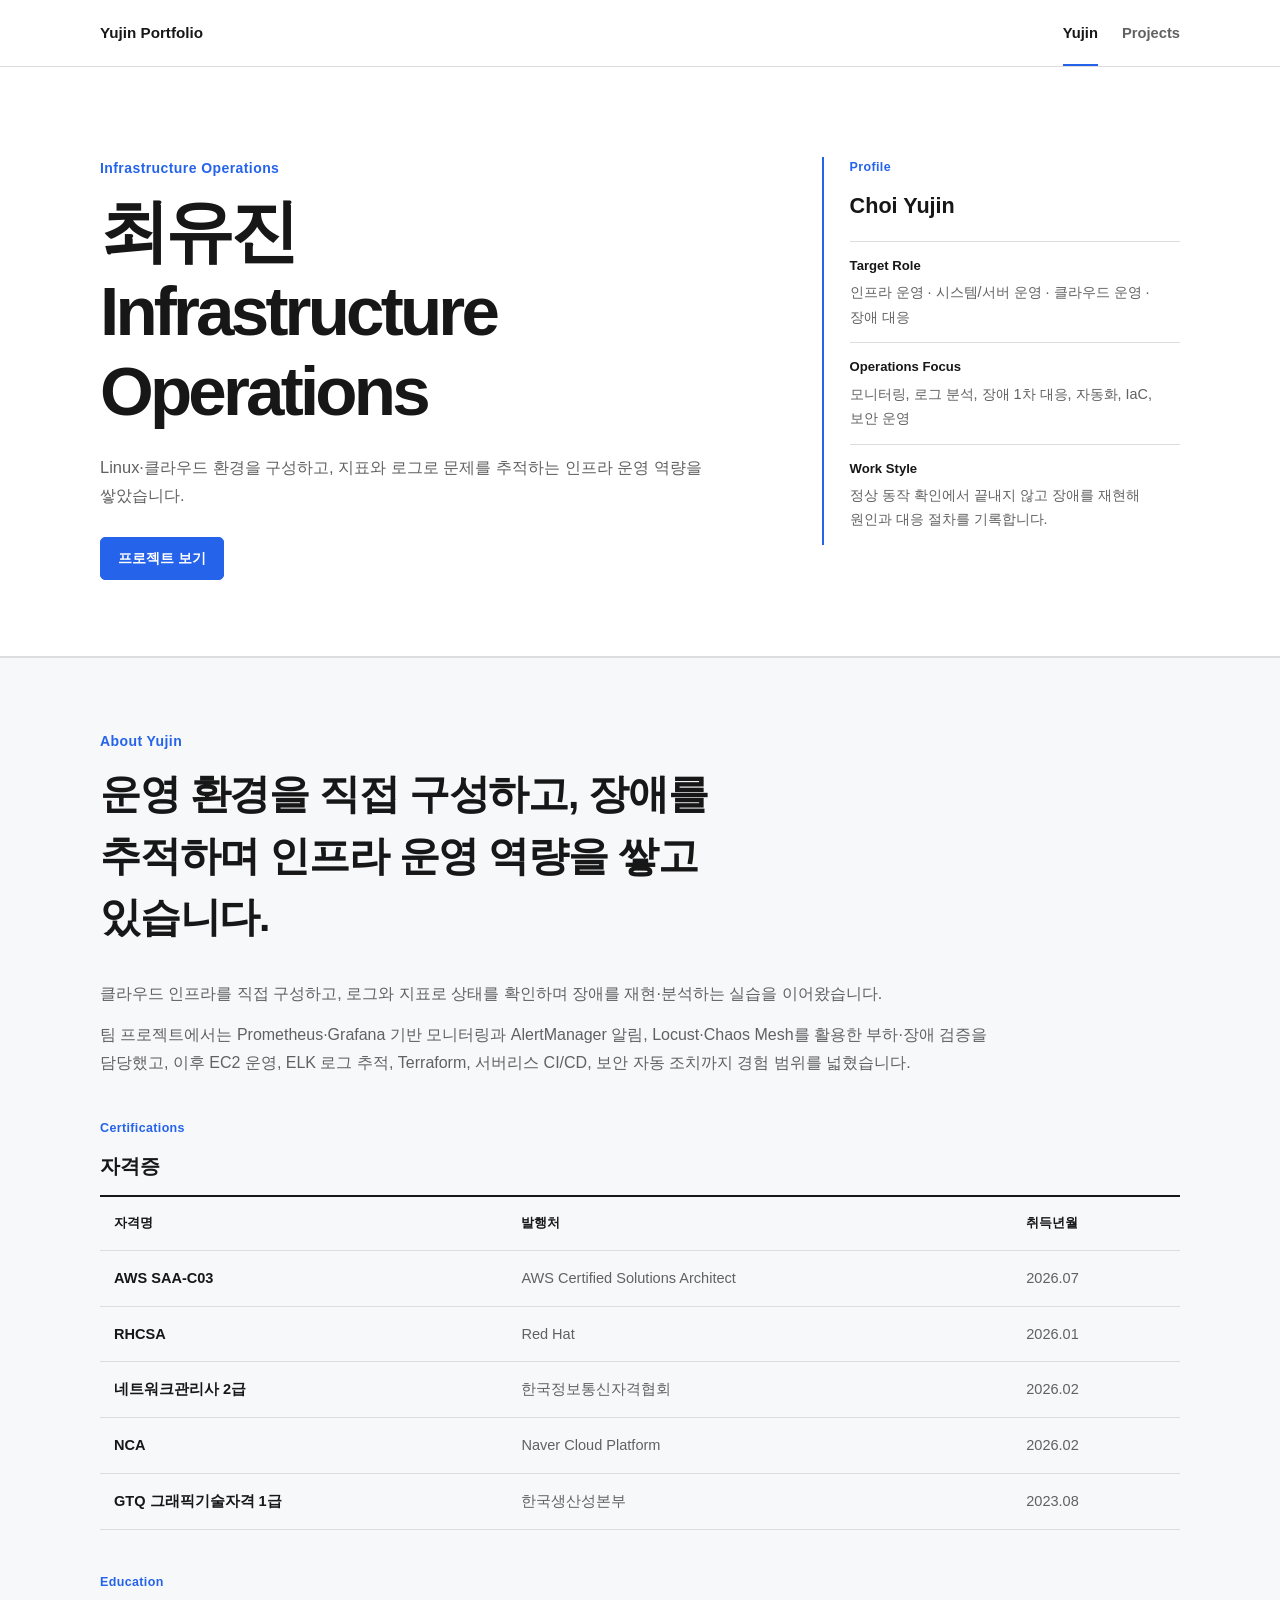
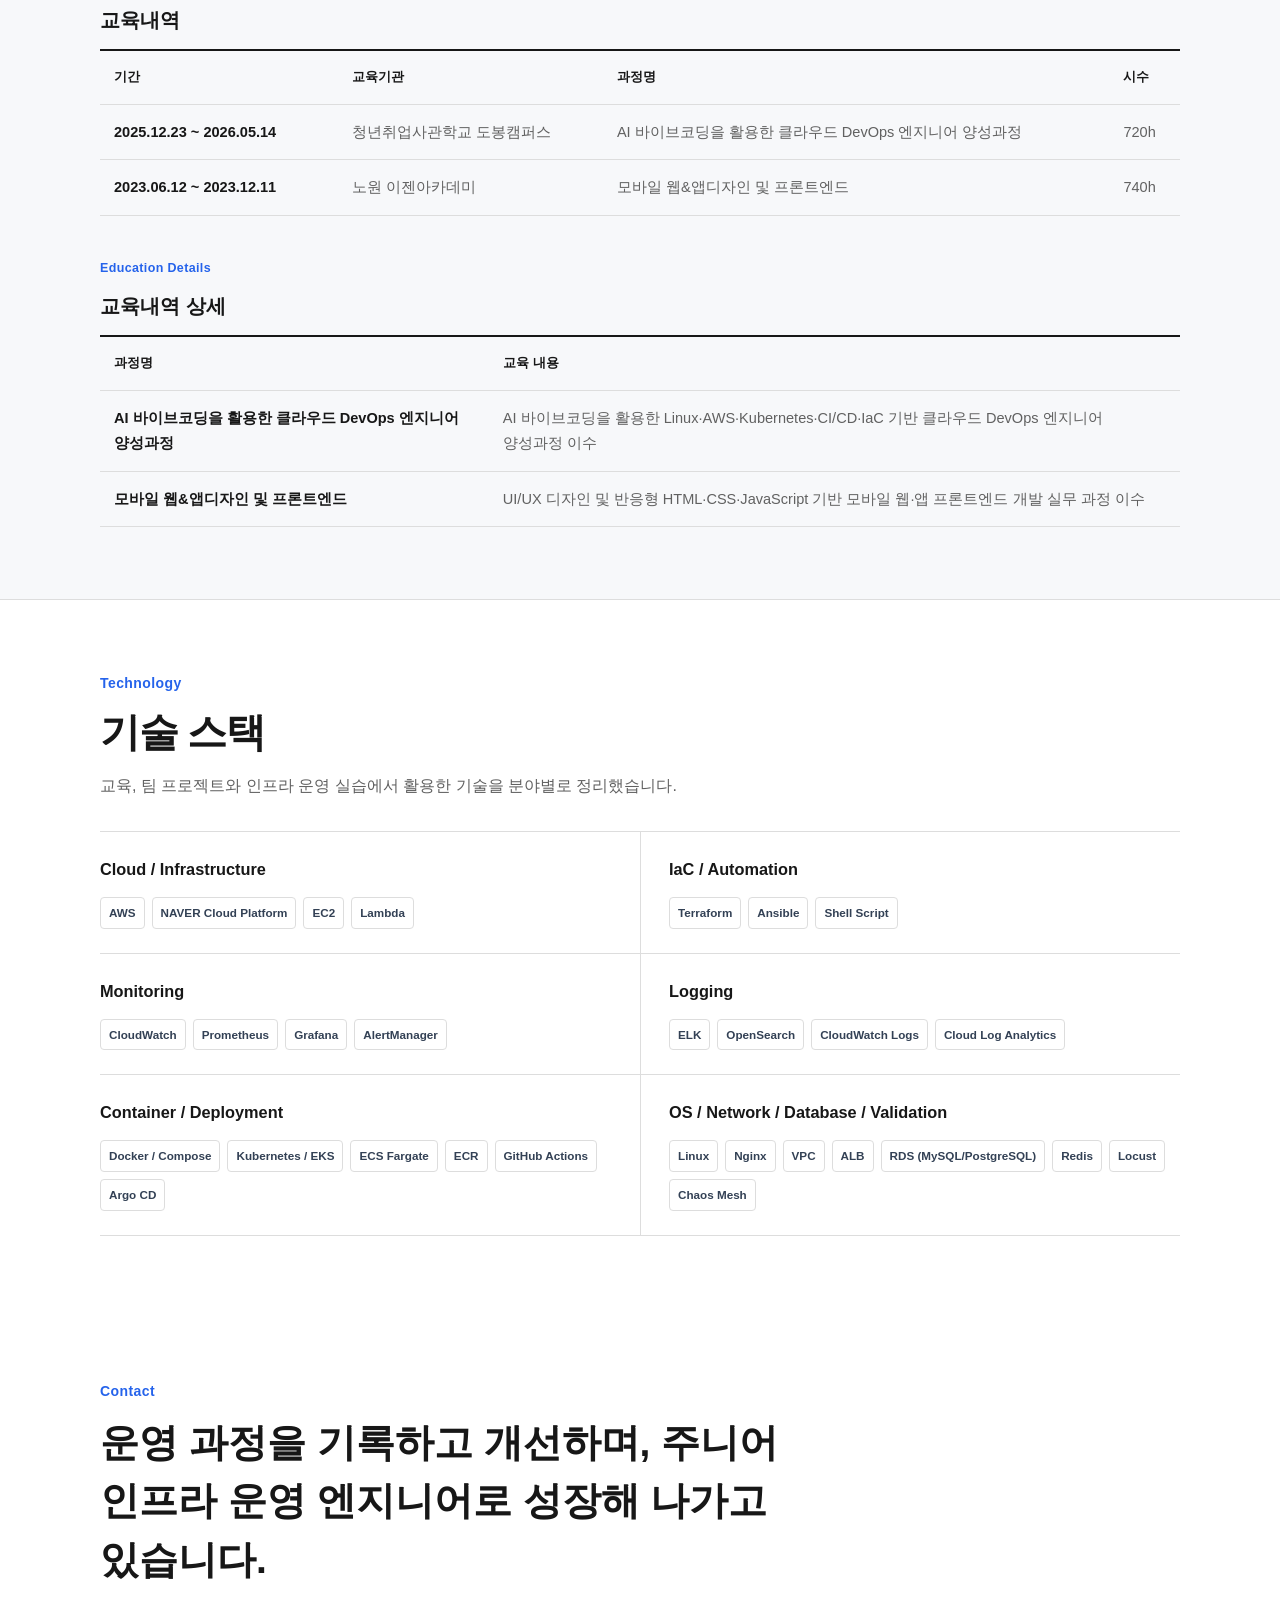
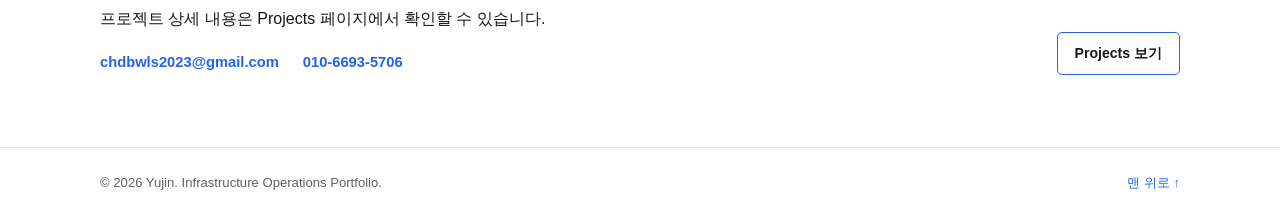
==== commit 6fefad7a: "update: align portfolio content with resume" ====
--- a/index.html
+++ b/index.html
@@ -3,8 +3,8 @@
 <head>
   <meta charset="UTF-8">
   <meta name="viewport" content="width=device-width, initial-scale=1.0">
-  <meta name="description" content="Linux와 클라우드 환경을 직접 구성하고 모니터링·로그 분석·장애 대응 역량을 쌓아 온 최유진의 웹 이력서입니다.">
-  <title>Yujin | Infrastructure Operations Resume</title>
+  <meta name="description" content="Linux와 클라우드 환경을 직접 구성하고 모니터링·로그 분석·장애 대응 역량을 쌓아 온 최유진의 웹 포트폴리오입니다.">
+  <title>Yujin | Infrastructure Operations Portfolio</title>
   <style>
 :root {
   --bg: #ffffff;
@@ -249,7 +249,7 @@
   .container { width: min(calc(100% - 32px), var(--container)); }
   .section { padding: 56px 0; }
   .header-inner { min-height: 58px; }
-  .logo-text { display: none; }
+  .logo-text { display: inline; }
   .main-nav { gap: 16px; font-size: .84rem; }
   .main-nav a { padding: 18px 0 15px; }
   .hero, .page-hero, .projects-hero, .detail-hero { padding: 64px 0 50px; }
@@ -275,7 +275,6 @@
   <header class="site-header">
     <div class="container header-inner">
       <a class="logo" href="index.html" aria-label="Yujin 홈으로 이동">
-        <span class="logo-mark">YJ</span>
         <span class="logo-text">Yujin Portfolio</span>
       </a>
       <nav class="main-nav" aria-label="주요 메뉴">
@@ -292,11 +291,10 @@
           <p class="eyebrow">Infrastructure Operations</p>
           <h1>최유진<br>Infrastructure Operations</h1>
           <p class="hero-description">
-            Linux와 클라우드 환경을 구성하고, 모니터링·로그 분석·장애 대응을 실습하고 있습니다.
+            Linux·클라우드 환경을 구성하고, 지표와 로그로 문제를 추적하는 인프라 운영 역량을 쌓았습니다.
           </p>
           <div class="hero-actions">
             <a class="button primary" href="projects.html">프로젝트 보기</a>
-            <a class="button secondary" href="https://github.com/Yujajja" target="_blank" rel="noopener noreferrer">GitHub 프로필</a>
           </div>
         </div>
 
@@ -306,7 +304,7 @@
           <dl class="profile-list">
             <div>
               <dt>Target Role</dt>
-              <dd>인프라 운영 · 클라우드 운영 · 시스템·서버 관제 · 장애 1차 대응</dd>
+              <dd>인프라 운영 · 시스템/서버 운영 · 클라우드 운영 · 장애 대응</dd>
             </div>
             <div>
               <dt>Operations Focus</dt>
@@ -330,13 +328,12 @@
 
         <div class="intro-card">
           <p>
-            클라우드 인프라를 직접 구성하고, 서비스가 실행되는 것만 확인하는 데서 끝내지 않습니다.
-            로그와 지표를 통해 상태를 확인하고 장애를 재현한 뒤, 감지·확인·복구 과정을 정리합니다.
+            클라우드 인프라를 직접 구성하고, 로그와 지표로 상태를 확인하며 장애를 재현·분석하는 실습을 이어왔습니다.
           </p>
           <p>
-            팀 프로젝트에서는 Prometheus와 Grafana 기반 모니터링, AlertManager 알림,
-            Locust와 Chaos Mesh를 활용한 부하·장애 검증을 담당했습니다. 이후 개인 실습을 통해
-            EC2 운영, ELK 로그 추적, Terraform, 서버리스 CI/CD, 보안 자동 조치까지 운영 범위를 확장했습니다.
+            팀 프로젝트에서는 Prometheus·Grafana 기반 모니터링과 AlertManager 알림, Locust·Chaos Mesh를 활용한
+            부하·장애 검증을 담당했고, 이후 EC2 운영, ELK 로그 추적, Terraform, 서버리스 CI/CD,
+            보안 자동 조치까지 경험 범위를 넓혔습니다.
           </p>
         </div>
 
@@ -465,7 +462,28 @@
           <article class="skill-card">
             <h3>Cloud / Infrastructure</h3>
             <div class="skill-tags">
-              <span>AWS</span><span>NAVER Cloud Platform</span><span>EC2</span><span>Lambda</span><span>Terraform</span>
+              <span>AWS</span><span>NAVER Cloud Platform</span><span>EC2</span><span>Lambda</span>
+            </div>
+          </article>
+
+          <article class="skill-card">
+            <h3>IaC / Automation</h3>
+            <div class="skill-tags">
+              <span>Terraform</span><span>Ansible</span><span>Shell Script</span>
+            </div>
+          </article>
+
+          <article class="skill-card">
+            <h3>Monitoring</h3>
+            <div class="skill-tags">
+              <span>CloudWatch</span><span>Prometheus</span><span>Grafana</span><span>AlertManager</span>
+            </div>
+          </article>
+
+          <article class="skill-card">
+            <h3>Logging</h3>
+            <div class="skill-tags">
+              <span>ELK</span><span>OpenSearch</span><span>CloudWatch Logs</span><span>Cloud Log Analytics</span>
             </div>
           </article>
 
@@ -473,37 +491,15 @@
             <h3>Container / Deployment</h3>
             <div class="skill-tags">
               <span>Docker / Compose</span><span>Kubernetes / EKS</span><span>ECS Fargate</span><span>ECR</span>
-              <span>GitHub Actions (OIDC)</span><span>Argo CD</span>
+              <span>GitHub Actions</span><span>Argo CD</span>
             </div>
           </article>
 
           <article class="skill-card">
-            <h3>Monitoring / Logging</h3>
-            <div class="skill-tags">
-              <span>CloudWatch</span><span>Prometheus</span><span>Grafana</span><span>AlertManager</span>
-              <span>ELK</span><span>OpenSearch</span>
-            </div>
-          </article>
-
-          <article class="skill-card">
-            <h3>Application / Automation</h3>
-            <div class="skill-tags">
-              <span>Python</span><span>FastAPI</span><span>Spring Boot</span><span>Shell Script</span><span>Ansible</span>
-            </div>
-          </article>
-
-          <article class="skill-card">
-            <h3>Test / Failure Validation</h3>
-            <div class="skill-tags">
-              <span>Locust</span><span>Chaos Mesh</span>
-            </div>
-          </article>
-
-          <article class="skill-card">
-            <h3>OS / Network / Database</h3>
+            <h3>OS / Network / Database / Validation</h3>
             <div class="skill-tags">
               <span>Linux</span><span>Nginx</span><span>VPC</span><span>ALB</span>
-              <span>RDS (MySQL/PostgreSQL)</span><span>Redis</span>
+              <span>RDS (MySQL/PostgreSQL)</span><span>Redis</span><span>Locust</span><span>Chaos Mesh</span>
             </div>
           </article>
         </div>
@@ -528,7 +524,7 @@
 
   <footer class="site-footer">
     <div class="container footer-inner">
-      <p>© 2026 Yujin. Infrastructure Operations Resume.</p>
+      <p>© 2026 Yujin. Infrastructure Operations Portfolio.</p>
       <a href="#main-content">맨 위로 ↑</a>
     </div>
   </footer>
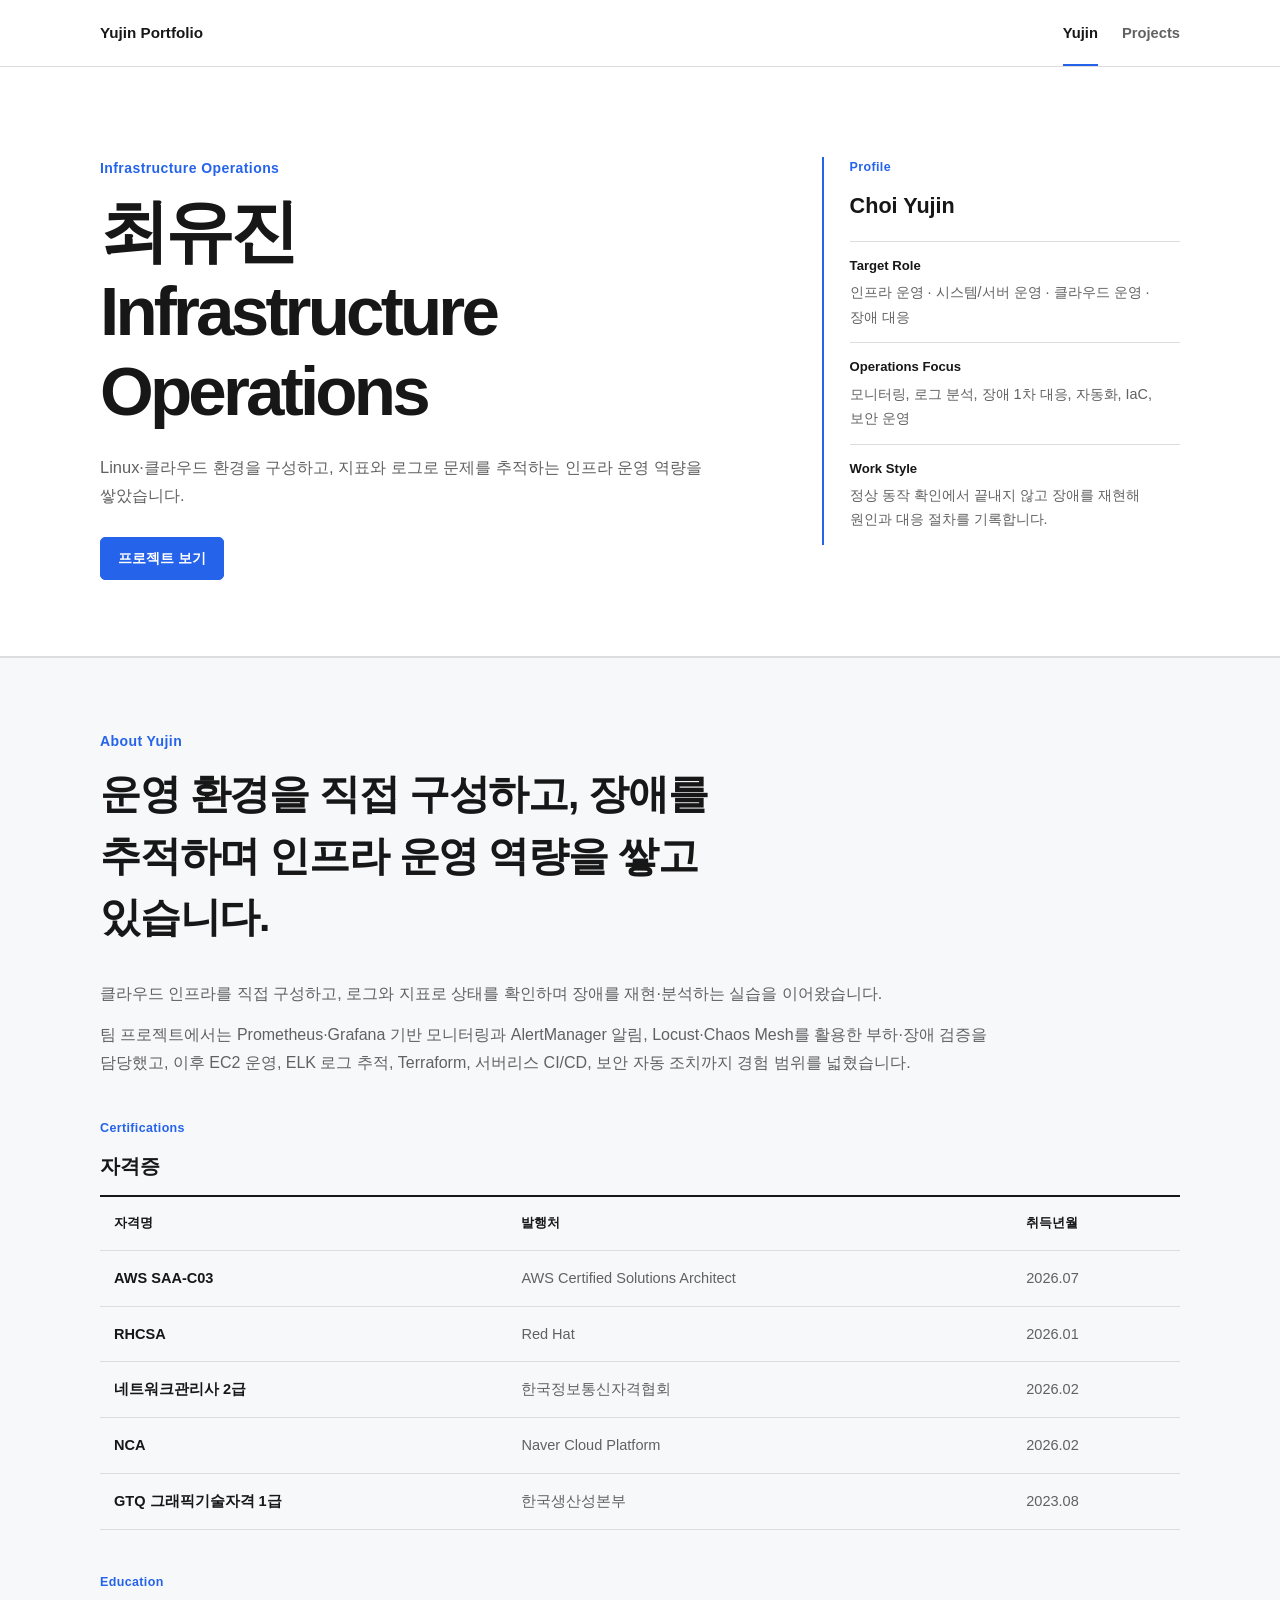
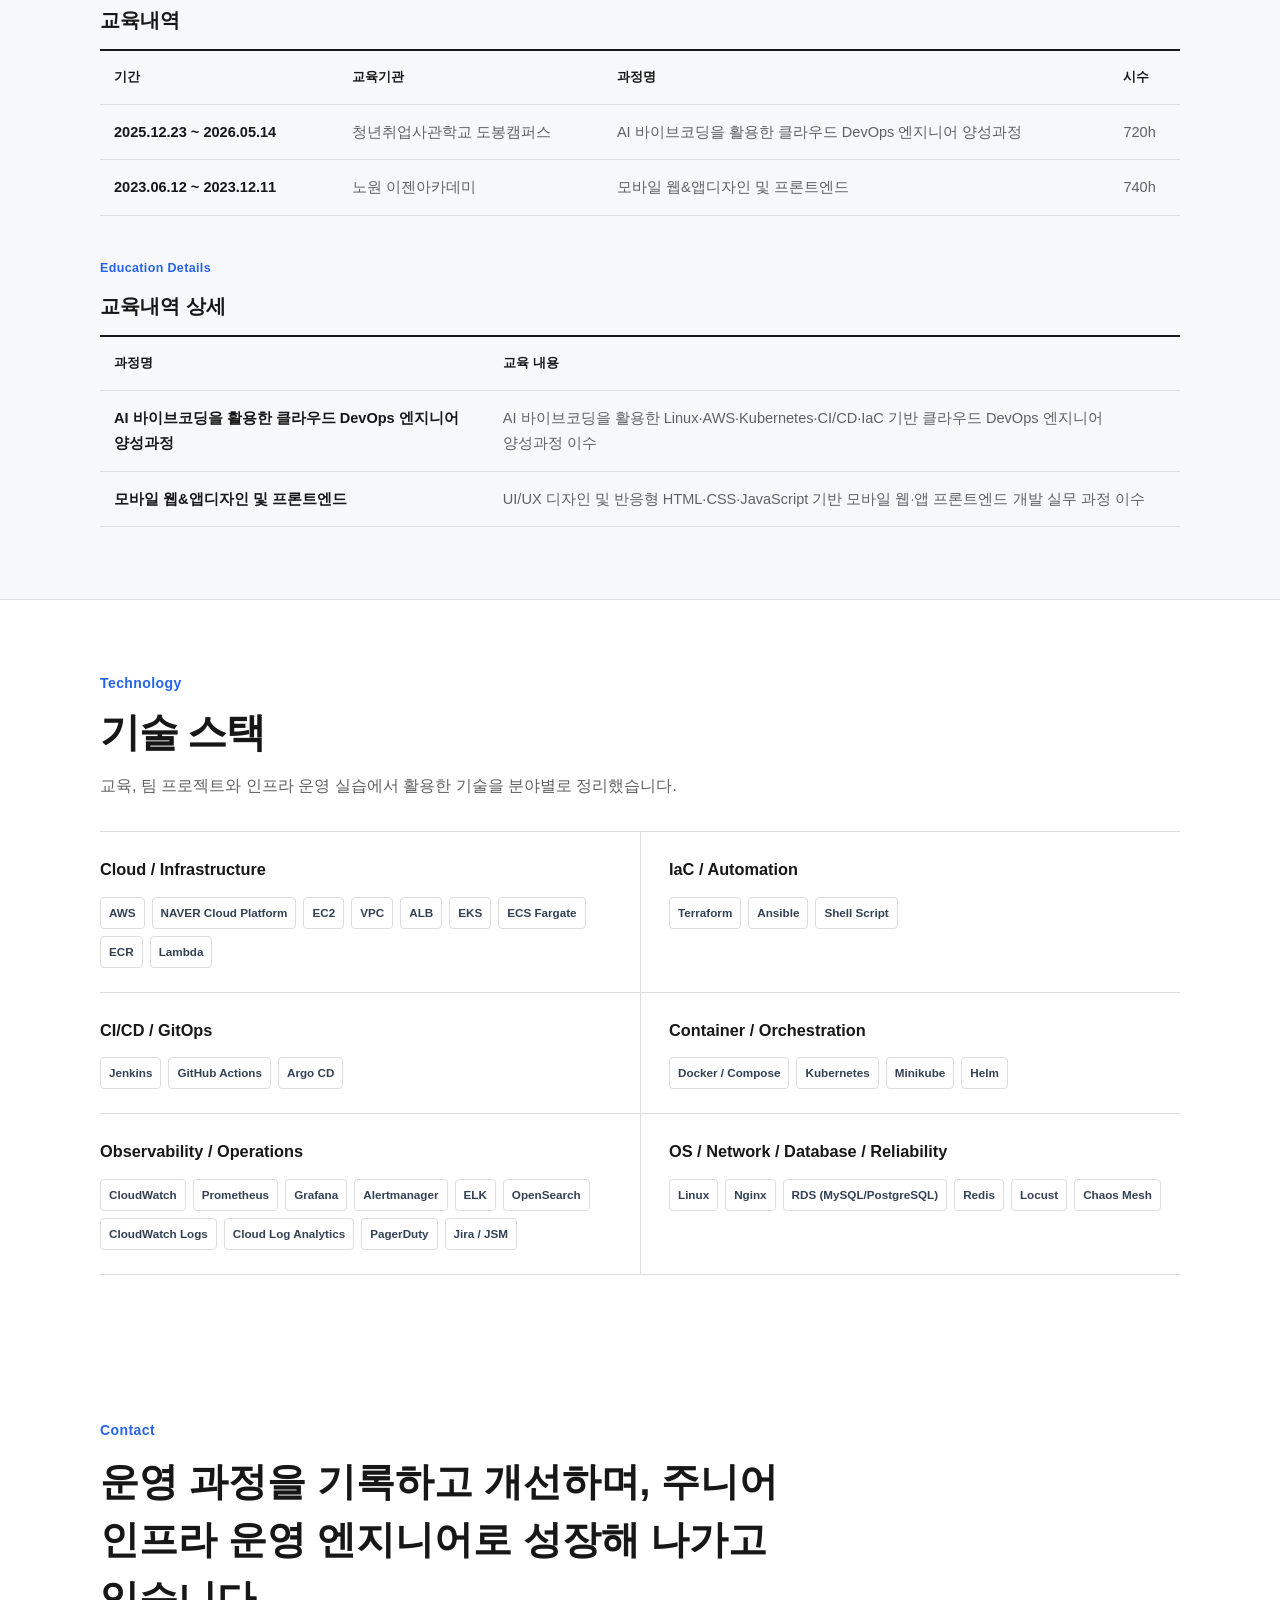
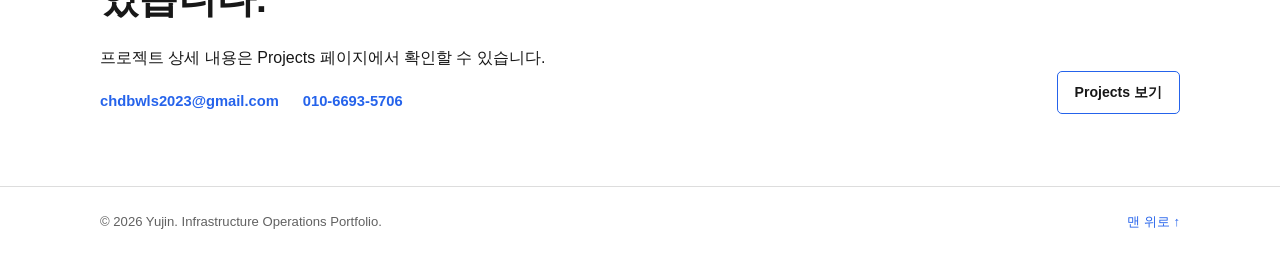
==== commit bc28a601: "Update technology stack section" ====
--- a/index.html
+++ b/index.html
@@ -462,7 +462,8 @@
           <article class="skill-card">
             <h3>Cloud / Infrastructure</h3>
             <div class="skill-tags">
-              <span>AWS</span><span>NAVER Cloud Platform</span><span>EC2</span><span>Lambda</span>
+              <span>AWS</span><span>NAVER Cloud Platform</span><span>EC2</span><span>VPC</span><span>ALB</span>
+              <span>EKS</span><span>ECS Fargate</span><span>ECR</span><span>Lambda</span>
             </div>
           </article>
 
@@ -474,32 +475,33 @@
           </article>
 
           <article class="skill-card">
-            <h3>Monitoring</h3>
+            <h3>CI/CD / GitOps</h3>
             <div class="skill-tags">
-              <span>CloudWatch</span><span>Prometheus</span><span>Grafana</span><span>AlertManager</span>
+              <span>Jenkins</span><span>GitHub Actions</span><span>Argo CD</span>
             </div>
           </article>
 
           <article class="skill-card">
-            <h3>Logging</h3>
+            <h3>Container / Orchestration</h3>
             <div class="skill-tags">
+              <span>Docker / Compose</span><span>Kubernetes</span><span>Minikube</span><span>Helm</span>
+            </div>
+          </article>
+
+          <article class="skill-card">
+            <h3>Observability / Operations</h3>
+            <div class="skill-tags">
+              <span>CloudWatch</span><span>Prometheus</span><span>Grafana</span><span>Alertmanager</span>
               <span>ELK</span><span>OpenSearch</span><span>CloudWatch Logs</span><span>Cloud Log Analytics</span>
+              <span>PagerDuty</span><span>Jira / JSM</span>
             </div>
           </article>
 
           <article class="skill-card">
-            <h3>Container / Deployment</h3>
+            <h3>OS / Network / Database / Reliability</h3>
             <div class="skill-tags">
-              <span>Docker / Compose</span><span>Kubernetes / EKS</span><span>ECS Fargate</span><span>ECR</span>
-              <span>GitHub Actions</span><span>Argo CD</span>
-            </div>
-          </article>
-
-          <article class="skill-card">
-            <h3>OS / Network / Database / Validation</h3>
-            <div class="skill-tags">
-              <span>Linux</span><span>Nginx</span><span>VPC</span><span>ALB</span>
-              <span>RDS (MySQL/PostgreSQL)</span><span>Redis</span><span>Locust</span><span>Chaos Mesh</span>
+              <span>Linux</span><span>Nginx</span><span>RDS (MySQL/PostgreSQL)</span><span>Redis</span>
+              <span>Locust</span><span>Chaos Mesh</span>
             </div>
           </article>
         </div>
